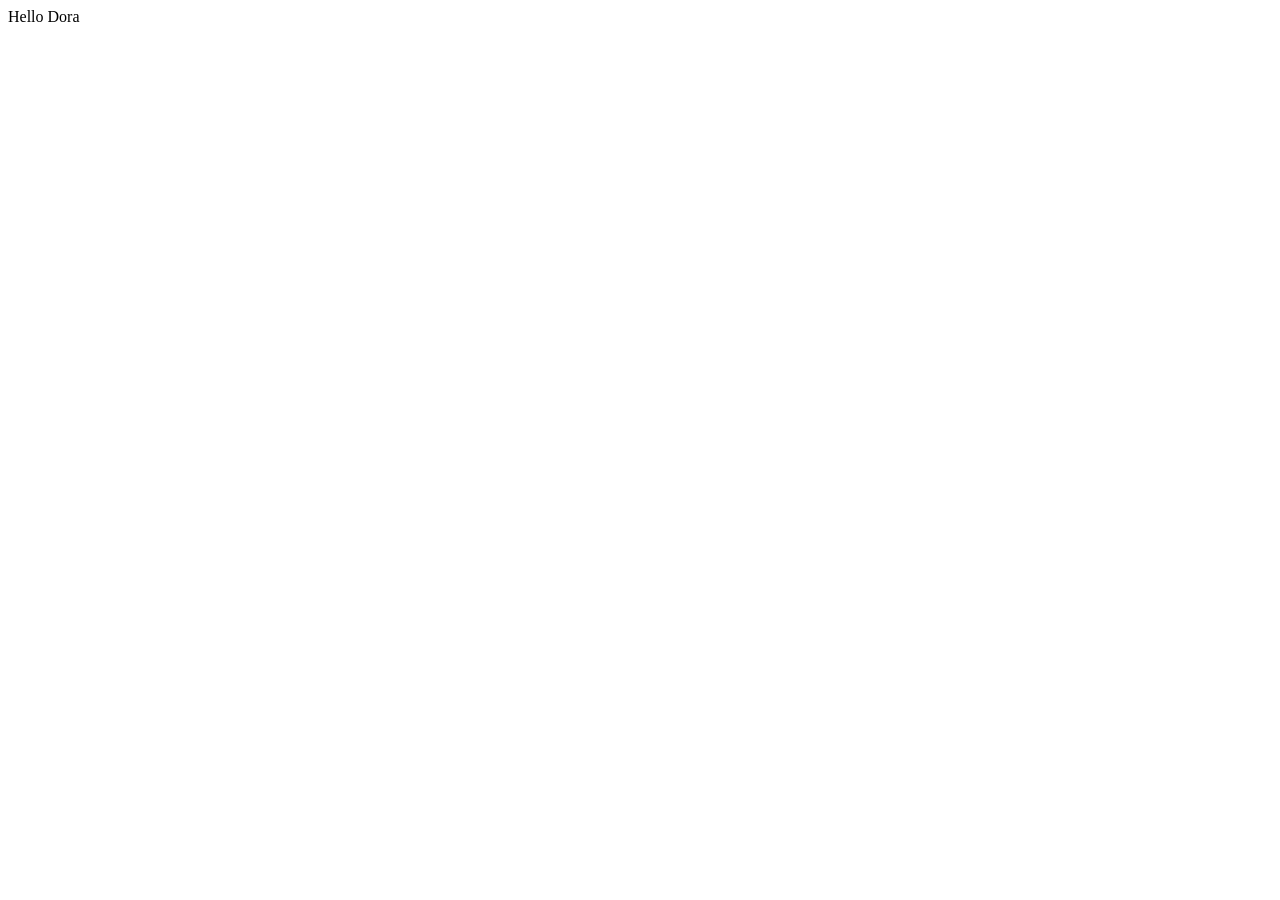
==== index.html @ 2bcce1dd "feat: add index.html" ====
<!DOCTYPE html>
<html lang="en">
<head>
    <meta charset="UTF-8">
    <meta name="viewport" content="width=device-width, initial-scale=1.0">
    <title>Document</title>
</head>
<body>
    Hello Dora
</body>
</html>
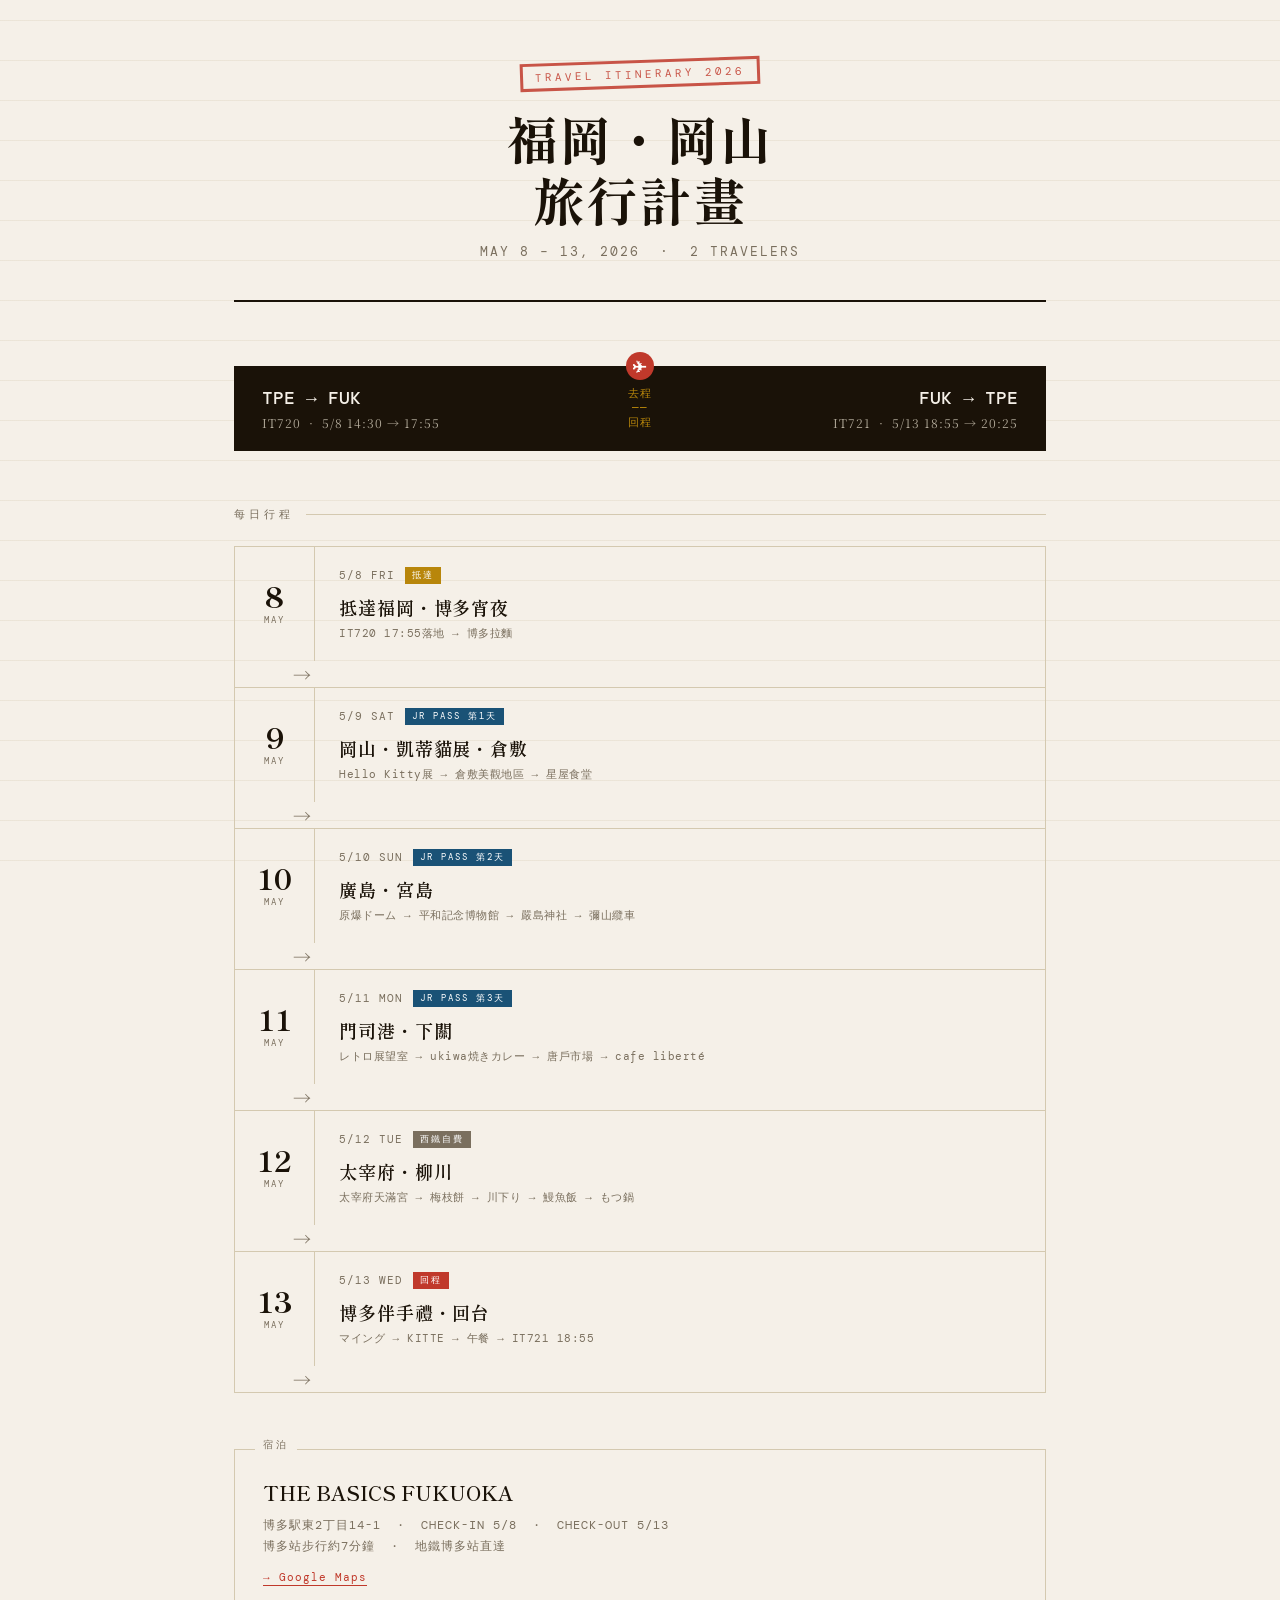
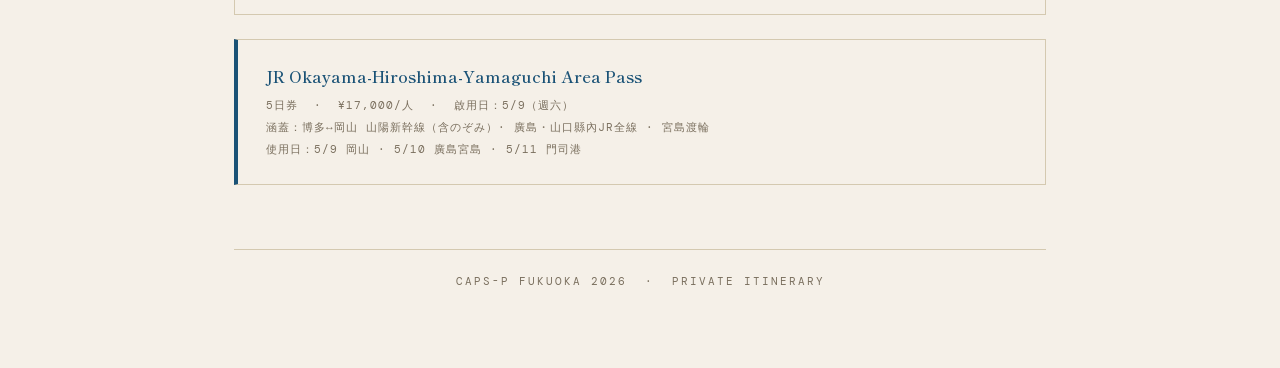
==== commit ff90767c: "Add travel itinerary and Telegram notifications" ====
--- a/index.html
+++ b/index.html
@@ -1,11 +1,158 @@
 <!DOCTYPE html>
-<html lang="en">
+<html lang="zh-TW">
 <head>
     <meta charset="UTF-8">
     <meta name="viewport" content="width=device-width, initial-scale=1.0">
-    <title>Document</title>
+    <link rel="stylesheet" href="style.css">
+    <title>福岡・岡山 旅行計畫 2026</title>
+    <link rel="preconnect" href="https://fonts.googleapis.com">
+    <link href="https://fonts.googleapis.com/css2?family=Noto+Serif+TC:wght@400;600;900&family=Shippori+Mincho:wght@400;600;800&family=DM+Mono:wght@400;500&display=swap" rel="stylesheet">
 </head>
 <body>
-    Hello Dora
+<div class="wrapper">
+
+  <header>
+    <div class="stamp">TRAVEL ITINERARY 2026</div>
+    <h1>福岡・岡山<br>旅行計畫</h1>
+    <p class="subtitle">MAY 8 – 13, 2026 &nbsp;·&nbsp; 2 TRAVELERS</p>
+  </header>
+
+  <div class="flight-bar">
+    <div class="flight-info">
+      <div class="route">TPE → FUK</div>
+      <div class="detail">IT720 &nbsp;·&nbsp; 5/8 14:30 → 17:55</div>
+    </div>
+    <div class="flight-divider">去程<br>——<br>回程</div>
+    <div class="flight-info">
+      <div class="route">FUK → TPE</div>
+      <div class="detail">IT721 &nbsp;·&nbsp; 5/13 18:55 → 20:25</div>
+    </div>
+  </div>
+
+  <div class="section-label">每日行程</div>
+
+  <div class="days-grid">
+
+    <a href="days/508.html" class="day-card">
+      <div class="day-number">
+        <div class="day-num-big">8</div>
+        <div class="day-num-label">MAY</div>
+      </div>
+      <div class="day-content">
+        <div class="day-meta">
+          <span class="day-date">5/8 FRI</span>
+          <span class="day-badge badge-arrival">抵達</span>
+        </div>
+        <div class="day-title">抵達福岡・博多宵夜</div>
+        <div class="day-stops">IT720 17:55落地 → 博多拉麵</div>
+      </div>
+      <div class="day-arrow">→</div>
+    </a>
+
+    <a href="days/509.html" class="day-card">
+      <div class="day-number">
+        <div class="day-num-big">9</div>
+        <div class="day-num-label">MAY</div>
+      </div>
+      <div class="day-content">
+        <div class="day-meta">
+          <span class="day-date">5/9 SAT</span>
+          <span class="day-badge badge-jr">JR PASS 第1天</span>
+        </div>
+        <div class="day-title">岡山・凱蒂貓展・倉敷</div>
+        <div class="day-stops">Hello Kitty展 → 倉敷美觀地區 → 星屋食堂</div>
+      </div>
+      <div class="day-arrow">→</div>
+    </a>
+
+    <a href="days/510.html" class="day-card">
+      <div class="day-number">
+        <div class="day-num-big">10</div>
+        <div class="day-num-label">MAY</div>
+      </div>
+      <div class="day-content">
+        <div class="day-meta">
+          <span class="day-date">5/10 SUN</span>
+          <span class="day-badge badge-jr">JR PASS 第2天</span>
+        </div>
+        <div class="day-title">廣島・宮島</div>
+        <div class="day-stops">原爆ドーム → 平和記念博物館 → 嚴島神社 → 彌山纜車</div>
+      </div>
+      <div class="day-arrow">→</div>
+    </a>
+
+    <a href="days/511.html" class="day-card">
+      <div class="day-number">
+        <div class="day-num-big">11</div>
+        <div class="day-num-label">MAY</div>
+      </div>
+      <div class="day-content">
+        <div class="day-meta">
+          <span class="day-date">5/11 MON</span>
+          <span class="day-badge badge-jr">JR PASS 第3天</span>
+        </div>
+        <div class="day-title">門司港・下關</div>
+        <div class="day-stops">レトロ展望室 → ukiwa焼きカレー → 唐戶市場 → cafe liberté</div>
+      </div>
+      <div class="day-arrow">→</div>
+    </a>
+
+    <a href="days/512.html" class="day-card">
+      <div class="day-number">
+        <div class="day-num-big">12</div>
+        <div class="day-num-label">MAY</div>
+      </div>
+      <div class="day-content">
+        <div class="day-meta">
+          <span class="day-date">5/12 TUE</span>
+          <span class="day-badge badge-private">西鐵自費</span>
+        </div>
+        <div class="day-title">太宰府・柳川</div>
+        <div class="day-stops">太宰府天滿宮 → 梅枝餅 → 川下り → 鰻魚飯 → もつ鍋</div>
+      </div>
+      <div class="day-arrow">→</div>
+    </a>
+
+    <a href="days/513.html" class="day-card">
+      <div class="day-number">
+        <div class="day-num-big">13</div>
+        <div class="day-num-label">MAY</div>
+      </div>
+      <div class="day-content">
+        <div class="day-meta">
+          <span class="day-date">5/13 WED</span>
+          <span class="day-badge badge-departure">回程</span>
+        </div>
+        <div class="day-title">博多伴手禮・回台</div>
+        <div class="day-stops">マイング → KITTE → 午餐 → IT721 18:55</div>
+      </div>
+      <div class="day-arrow">→</div>
+    </a>
+
+  </div>
+
+  <div class="hotel-block">
+    <div class="hotel-name">THE BASICS FUKUOKA</div>
+    <div class="hotel-detail">
+      博多駅東2丁目14-1 &nbsp;·&nbsp; CHECK-IN 5/8 &nbsp;·&nbsp; CHECK-OUT 5/13<br>
+      博多站步行約7分鐘 &nbsp;·&nbsp; 地鐵博多站直達
+    </div>
+    <a href="https://maps.app.goo.gl/p83Gw5SsrnzcP4Z97" target="_blank" class="hotel-link">→ Google Maps</a>
+  </div>
+
+  <div class="pass-block">
+    <div class="pass-title">JR Okayama-Hiroshima-Yamaguchi Area Pass</div>
+    <div class="pass-detail">
+      5日券 &nbsp;·&nbsp; ¥17,000/人 &nbsp;·&nbsp; 啟用日：5/9（週六）<br>
+      涵蓋：博多↔岡山 山陽新幹線（含のぞみ）· 廣島・山口縣內JR全線 · 宮島渡輪<br>
+      使用日：5/9 岡山 · 5/10 廣島宮島 · 5/11 門司港
+    </div>
+  </div>
+
+  <footer>
+    CAPS-P FUKUOKA 2026 &nbsp;·&nbsp; PRIVATE ITINERARY
+  </footer>
+
+</div>
 </body>
 </html>
--- a/style.css
+++ b/style.css
@@ -0,0 +1,365 @@
+
+  :root {
+    --ink: #1a1208;
+    --paper: #f5f0e8;
+    --red: #c0392b;
+    --gold: #b8860b;
+    --muted: #7a6f5e;
+    --line: #d4c9b0;
+  }
+
+  * { margin: 0; padding: 0; box-sizing: border-box; }
+
+  body {
+    background: var(--paper);
+    color: var(--ink);
+    font-family: 'Noto Serif TC', serif;
+    min-height: 100vh;
+    position: relative;
+    overflow-x: hidden;
+  }
+
+  body::before {
+    content: '';
+    position: fixed;
+    inset: 0;
+    background-image:
+      repeating-linear-gradient(0deg, transparent, transparent 39px, var(--line) 39px, var(--line) 40px);
+    opacity: 0.3;
+    pointer-events: none;
+    z-index: 0;
+  }
+
+  .wrapper {
+    max-width: 860px;
+    margin: 0 auto;
+    padding: 60px 24px 80px;
+    position: relative;
+    z-index: 1;
+  }
+
+  /* Header */
+  header {
+    text-align: center;
+    margin-bottom: 64px;
+    padding-bottom: 40px;
+    border-bottom: 2px solid var(--ink);
+    position: relative;
+  }
+
+  .stamp {
+    display: inline-block;
+    border: 3px solid var(--red);
+    color: var(--red);
+    font-family: 'DM Mono', monospace;
+    font-size: 11px;
+    letter-spacing: 3px;
+    padding: 4px 12px;
+    transform: rotate(-2deg);
+    margin-bottom: 20px;
+    opacity: 0.85;
+  }
+
+  h1 {
+    font-family: 'Shippori Mincho', serif;
+    font-size: clamp(2rem, 5vw, 3.2rem);
+    font-weight: 800;
+    letter-spacing: 0.05em;
+    line-height: 1.2;
+    margin-bottom: 12px;
+  }
+
+  .subtitle {
+    font-family: 'DM Mono', monospace;
+    font-size: 13px;
+    color: var(--muted);
+    letter-spacing: 2px;
+  }
+
+  /* Flight Info */
+  .flight-bar {
+    display: grid;
+    grid-template-columns: 1fr auto 1fr;
+    align-items: center;
+    gap: 16px;
+    background: var(--ink);
+    color: var(--paper);
+    padding: 20px 28px;
+    margin-bottom: 56px;
+    position: relative;
+  }
+
+  .flight-bar::before {
+    content: '✈';
+    position: absolute;
+    top: -14px;
+    left: 50%;
+    transform: translateX(-50%);
+    background: var(--red);
+    color: white;
+    width: 28px;
+    height: 28px;
+    display: flex;
+    align-items: center;
+    justify-content: center;
+    font-size: 14px;
+    border-radius: 50%;
+  }
+
+  .flight-info { font-size: 13px; }
+  .flight-info .route {
+    font-family: 'DM Mono', monospace;
+    font-size: 18px;
+    font-weight: 500;
+    margin-bottom: 4px;
+  }
+  .flight-info .detail { color: #b0a898; font-size: 12px; letter-spacing: 1px; }
+  .flight-divider {
+    font-family: 'DM Mono', monospace;
+    font-size: 11px;
+    color: var(--gold);
+    text-align: center;
+    letter-spacing: 1px;
+  }
+  .flight-info:last-child { text-align: right; }
+
+  /* Section label */
+  .section-label {
+    font-family: 'DM Mono', monospace;
+    font-size: 11px;
+    letter-spacing: 4px;
+    color: var(--muted);
+    text-transform: uppercase;
+    margin-bottom: 24px;
+    display: flex;
+    align-items: center;
+    gap: 12px;
+  }
+  .section-label::after {
+    content: '';
+    flex: 1;
+    height: 1px;
+    background: var(--line);
+  }
+
+  /* Day Cards */
+  .days-grid {
+    display: flex;
+    flex-direction: column;
+    gap: 0;
+  }
+
+  .day-card {
+    display: grid;
+    grid-template-columns: 80px 1fr;
+    border: 1px solid var(--line);
+    border-bottom: none;
+    text-decoration: none;
+    color: inherit;
+    transition: all 0.2s ease;
+    position: relative;
+    overflow: hidden;
+  }
+
+  .day-card:last-child { border-bottom: 1px solid var(--line); }
+
+  .day-card::after {
+    content: '';
+    position: absolute;
+    left: 0;
+    top: 0;
+    bottom: 0;
+    width: 0;
+    background: var(--ink);
+    transition: width 0.25s ease;
+    z-index: 0;
+  }
+
+  .day-card:hover::after { width: 80px; }
+  .day-card:hover .day-number { color: var(--paper); }
+  .day-card:hover .day-content { background: #faf7f2; }
+
+  .day-number {
+    display: flex;
+    flex-direction: column;
+    align-items: center;
+    justify-content: center;
+    padding: 20px 12px;
+    border-right: 1px solid var(--line);
+    position: relative;
+    z-index: 1;
+    transition: color 0.25s ease;
+  }
+
+  .day-num-big {
+    font-family: 'Shippori Mincho', serif;
+    font-size: 28px;
+    font-weight: 800;
+    line-height: 1;
+  }
+  .day-num-label {
+    font-family: 'DM Mono', monospace;
+    font-size: 9px;
+    letter-spacing: 2px;
+    color: var(--muted);
+    margin-top: 4px;
+  }
+
+  .day-content {
+    padding: 20px 24px;
+    transition: background 0.25s ease;
+    display: flex;
+    flex-direction: column;
+    gap: 6px;
+  }
+
+  .day-meta {
+    display: flex;
+    align-items: center;
+    gap: 10px;
+    margin-bottom: 4px;
+  }
+  .day-date {
+    font-family: 'DM Mono', monospace;
+    font-size: 11px;
+    color: var(--muted);
+    letter-spacing: 1px;
+  }
+  .day-badge {
+    font-family: 'DM Mono', monospace;
+    font-size: 9px;
+    padding: 2px 7px;
+    letter-spacing: 2px;
+  }
+  .badge-jr { background: #1a5276; color: white; }
+  .badge-private { background: var(--muted); color: white; }
+  .badge-arrival { background: var(--gold); color: white; }
+  .badge-departure { background: var(--red); color: white; }
+
+  .day-title {
+    font-family: 'Shippori Mincho', serif;
+    font-size: 18px;
+    font-weight: 600;
+    letter-spacing: 0.05em;
+  }
+
+  .day-stops {
+    font-family: 'DM Mono', monospace;
+    font-size: 11px;
+    color: var(--muted);
+    letter-spacing: 0.5px;
+  }
+
+  .day-arrow {
+    margin-left: auto;
+    font-size: 18px;
+    color: var(--muted);
+    align-self: center;
+    padding-right: 4px;
+    transition: transform 0.2s;
+  }
+  .day-card:hover .day-arrow { transform: translateX(4px); }
+
+  /* Hotel Info */
+  .hotel-block {
+    margin-top: 56px;
+    padding: 28px;
+    border: 1px solid var(--line);
+    position: relative;
+  }
+
+  .hotel-block::before {
+    content: '宿泊';
+    position: absolute;
+    top: -12px;
+    left: 20px;
+    background: var(--paper);
+    padding: 0 8px;
+    font-family: 'DM Mono', monospace;
+    font-size: 10px;
+    letter-spacing: 3px;
+    color: var(--muted);
+  }
+
+  .hotel-name {
+    font-family: 'Shippori Mincho', serif;
+    font-size: 20px;
+    font-weight: 600;
+    margin-bottom: 8px;
+  }
+
+  .hotel-detail {
+    font-family: 'DM Mono', monospace;
+    font-size: 12px;
+    color: var(--muted);
+    letter-spacing: 1px;
+    line-height: 1.8;
+  }
+
+  .hotel-link {
+    display: inline-block;
+    margin-top: 12px;
+    font-family: 'DM Mono', monospace;
+    font-size: 11px;
+    color: var(--red);
+    text-decoration: none;
+    letter-spacing: 1px;
+    border-bottom: 1px solid var(--red);
+    padding-bottom: 1px;
+  }
+
+  /* Pass Info */
+  .pass-block {
+    margin-top: 24px;
+    padding: 24px 28px;
+    border: 1px solid var(--line);
+    border-left: 4px solid #1a5276;
+    position: relative;
+  }
+
+  .pass-title {
+    font-family: 'Shippori Mincho', serif;
+    font-size: 16px;
+    font-weight: 600;
+    margin-bottom: 6px;
+    color: #1a5276;
+  }
+
+  .pass-detail {
+    font-family: 'DM Mono', monospace;
+    font-size: 11px;
+    color: var(--muted);
+    letter-spacing: 1px;
+    line-height: 2;
+  }
+
+  /* Footer */
+  footer {
+    margin-top: 64px;
+    padding-top: 24px;
+    border-top: 1px solid var(--line);
+    text-align: center;
+    font-family: 'DM Mono', monospace;
+    font-size: 11px;
+    color: var(--muted);
+    letter-spacing: 2px;
+  }
+
+  /* Animations */
+  @keyframes fadeUp {
+    from { opacity: 0; transform: translateY(16px); }
+    to { opacity: 1; transform: translateY(0); }
+  }
+
+  .wrapper > * {
+    animation: fadeUp 0.5s ease both;
+  }
+  header { animation-delay: 0.05s; }
+  .flight-bar { animation-delay: 0.1s; }
+  .section-label { animation-delay: 0.15s; }
+  .day-card:nth-child(1) { animation-delay: 0.2s; }
+  .day-card:nth-child(2) { animation-delay: 0.25s; }
+  .day-card:nth-child(3) { animation-delay: 0.3s; }
+  .day-card:nth-child(4) { animation-delay: 0.35s; }
+  .day-card:nth-child(5) { animation-delay: 0.4s; }
+  .day-card:nth-child(6) { animation-delay: 0.45s; }
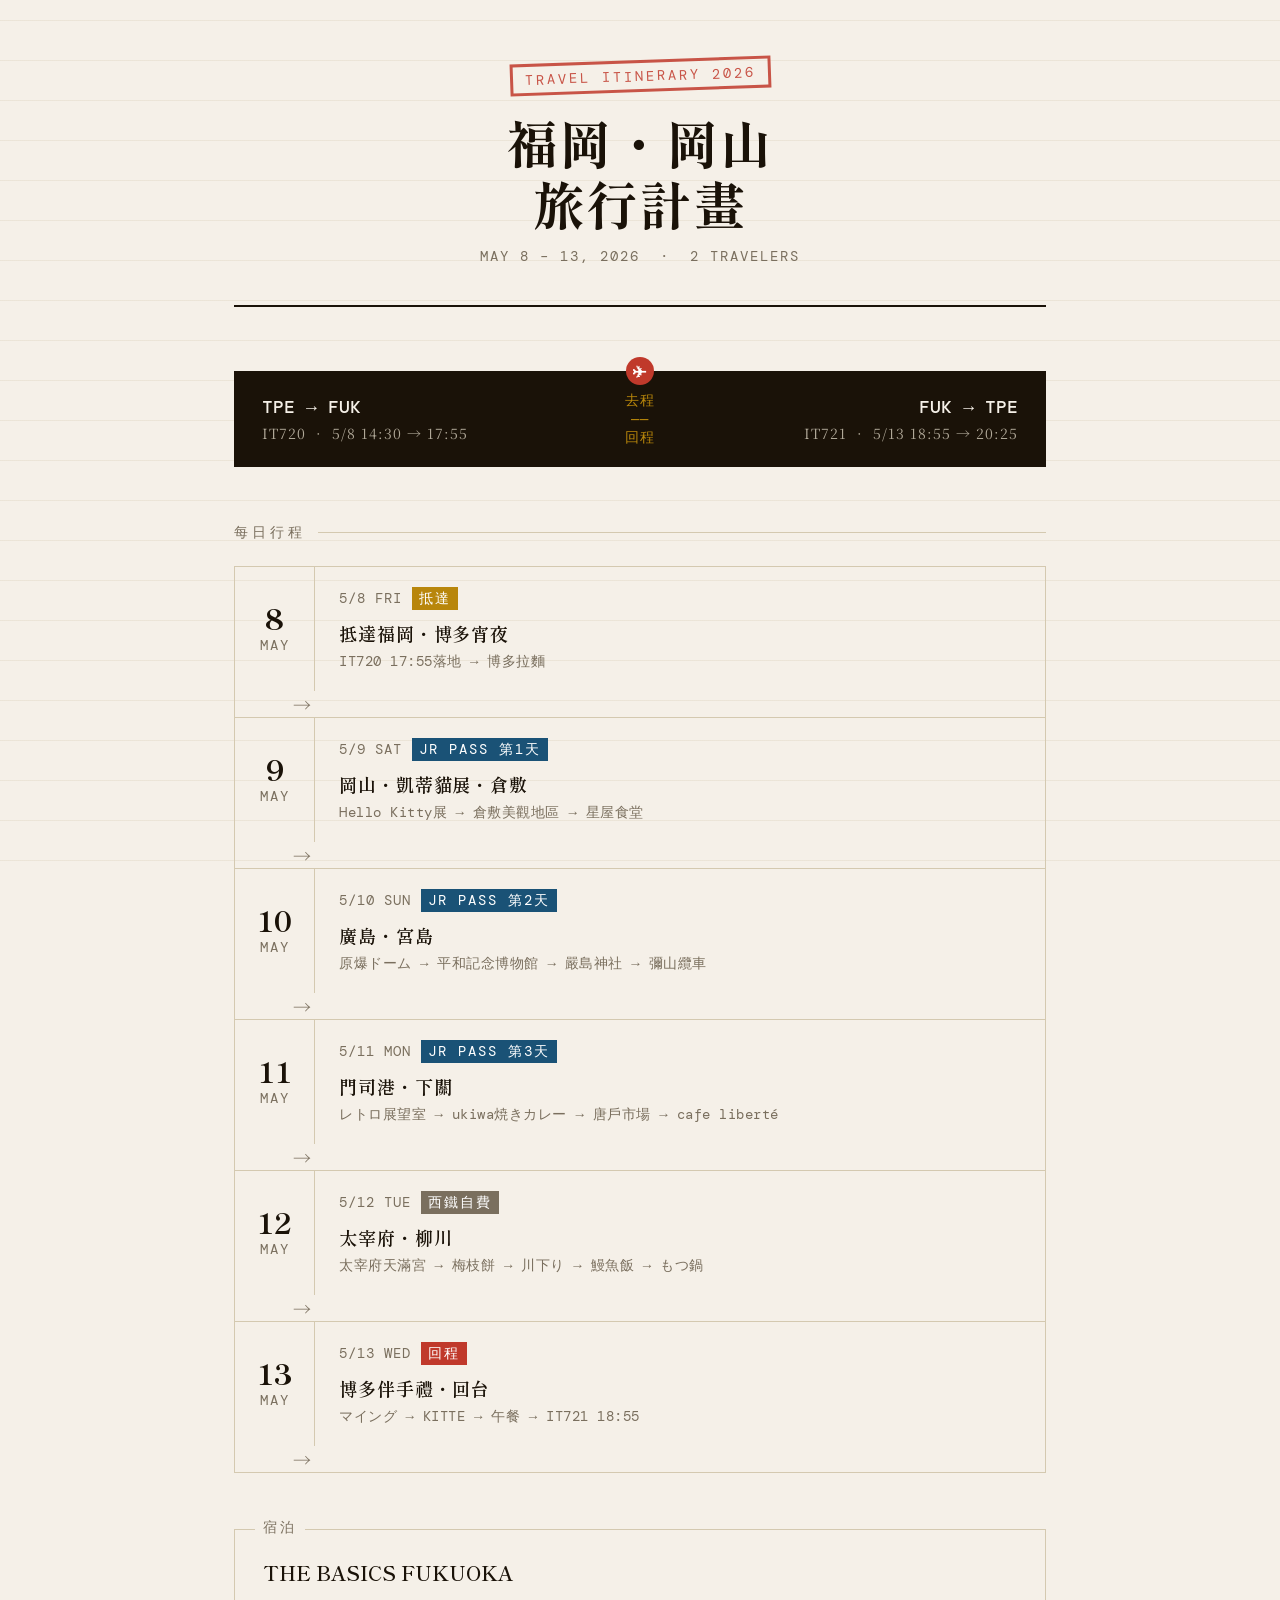
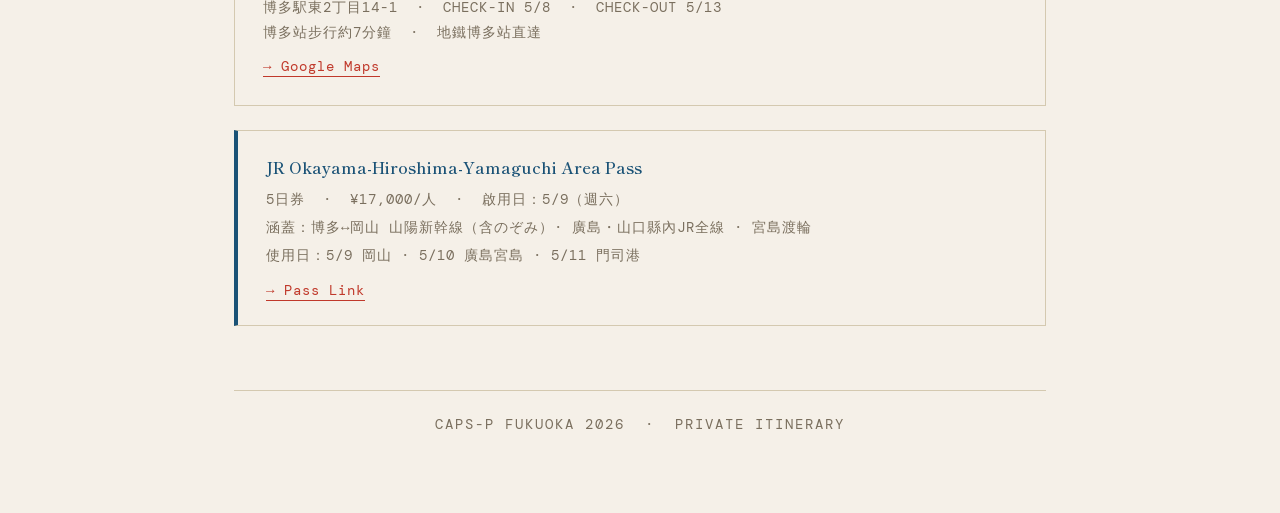
==== commit d23e376a: "add JR pass link" ====
--- a/index.html
+++ b/index.html
@@ -147,6 +147,7 @@
       涵蓋：博多↔岡山 山陽新幹線（含のぞみ）· 廣島・山口縣內JR全線 · 宮島渡輪<br>
       使用日：5/9 岡山 · 5/10 廣島宮島 · 5/11 門司港
     </div>
+    <a target="_blank" class="hotel-link" href="https://www.klook.com/zh-TW/activity/5653-5-day-okayayama-hiroshima-yamaguchi-area-jr-pass/?campaignid=23662356155&adgroupid=197431649474&targetid=aud-2285051243671%3Adsa-2435459448393&matchtype=&device=c&creative=771043602685&extensionid=&keyword=&loc_interest_ms=&loc_physical_ms=9207297&network=g&utm_content=campaignid_23662356155_adgroupid_197431649474&gad_source=1&gad_campaignid=23662356155&gclid=Cj0KCQjw77bPBhC_ARIsAGAjjV9l9o-5_HW55i8VXvM0ZDE5CAI-HRcacNp_x1i0h3SLiNQZllGRMs4aAtRAEALw_wcB">→ Pass Link</a>
   </div>
 
   <footer>
--- a/style.css
+++ b/style.css
@@ -1,5 +1,4 @@
-
-  :root {
+:root {
     --ink: #1a1208;
     --paper: #f5f0e8;
     --red: #c0392b;
@@ -7,9 +6,9 @@
     --muted: #7a6f5e;
     --line: #d4c9b0;
   }
-
+ 
   * { margin: 0; padding: 0; box-sizing: border-box; }
-
+ 
   body {
     background: var(--paper);
     color: var(--ink);
@@ -18,7 +17,7 @@
     position: relative;
     overflow-x: hidden;
   }
-
+ 
   body::before {
     content: '';
     position: fixed;
@@ -29,7 +28,7 @@
     pointer-events: none;
     z-index: 0;
   }
-
+ 
   .wrapper {
     max-width: 860px;
     margin: 0 auto;
@@ -37,7 +36,7 @@
     position: relative;
     z-index: 1;
   }
-
+ 
   /* Header */
   header {
     text-align: center;
@@ -46,20 +45,20 @@
     border-bottom: 2px solid var(--ink);
     position: relative;
   }
-
+ 
   .stamp {
     display: inline-block;
     border: 3px solid var(--red);
     color: var(--red);
     font-family: 'DM Mono', monospace;
-    font-size: 11px;
+    font-size: 14px;
     letter-spacing: 3px;
     padding: 4px 12px;
     transform: rotate(-2deg);
     margin-bottom: 20px;
     opacity: 0.85;
   }
-
+ 
   h1 {
     font-family: 'Shippori Mincho', serif;
     font-size: clamp(2rem, 5vw, 3.2rem);
@@ -68,14 +67,14 @@
     line-height: 1.2;
     margin-bottom: 12px;
   }
-
+ 
   .subtitle {
     font-family: 'DM Mono', monospace;
-    font-size: 13px;
+    font-size: 14px;
     color: var(--muted);
     letter-spacing: 2px;
   }
-
+ 
   /* Flight Info */
   .flight-bar {
     display: grid;
@@ -88,7 +87,7 @@
     margin-bottom: 56px;
     position: relative;
   }
-
+ 
   .flight-bar::before {
     content: '✈';
     position: absolute;
@@ -105,28 +104,28 @@
     font-size: 14px;
     border-radius: 50%;
   }
-
-  .flight-info { font-size: 13px; }
+ 
+  .flight-info { font-size: 14px; }
   .flight-info .route {
     font-family: 'DM Mono', monospace;
     font-size: 18px;
     font-weight: 500;
     margin-bottom: 4px;
   }
-  .flight-info .detail { color: #b0a898; font-size: 12px; letter-spacing: 1px; }
+  .flight-info .detail { color: #b0a898; font-size: 14px; letter-spacing: 1px; }
   .flight-divider {
     font-family: 'DM Mono', monospace;
-    font-size: 11px;
+    font-size: 14px;
     color: var(--gold);
     text-align: center;
     letter-spacing: 1px;
   }
   .flight-info:last-child { text-align: right; }
-
+ 
   /* Section label */
   .section-label {
     font-family: 'DM Mono', monospace;
-    font-size: 11px;
+    font-size: 14px;
     letter-spacing: 4px;
     color: var(--muted);
     text-transform: uppercase;
@@ -141,14 +140,14 @@
     height: 1px;
     background: var(--line);
   }
-
+ 
   /* Day Cards */
   .days-grid {
     display: flex;
     flex-direction: column;
     gap: 0;
   }
-
+ 
   .day-card {
     display: grid;
     grid-template-columns: 80px 1fr;
@@ -160,9 +159,9 @@
     position: relative;
     overflow: hidden;
   }
-
+ 
   .day-card:last-child { border-bottom: 1px solid var(--line); }
-
+ 
   .day-card::after {
     content: '';
     position: absolute;
@@ -174,11 +173,11 @@
     transition: width 0.25s ease;
     z-index: 0;
   }
-
+ 
   .day-card:hover::after { width: 80px; }
   .day-card:hover .day-number { color: var(--paper); }
   .day-card:hover .day-content { background: #faf7f2; }
-
+ 
   .day-number {
     display: flex;
     flex-direction: column;
@@ -190,7 +189,7 @@
     z-index: 1;
     transition: color 0.25s ease;
   }
-
+ 
   .day-num-big {
     font-family: 'Shippori Mincho', serif;
     font-size: 28px;
@@ -199,12 +198,12 @@
   }
   .day-num-label {
     font-family: 'DM Mono', monospace;
-    font-size: 9px;
+    font-size: 14px;
     letter-spacing: 2px;
     color: var(--muted);
     margin-top: 4px;
   }
-
+ 
   .day-content {
     padding: 20px 24px;
     transition: background 0.25s ease;
@@ -212,7 +211,7 @@
     flex-direction: column;
     gap: 6px;
   }
-
+ 
   .day-meta {
     display: flex;
     align-items: center;
@@ -221,13 +220,13 @@
   }
   .day-date {
     font-family: 'DM Mono', monospace;
-    font-size: 11px;
+    font-size: 14px;
     color: var(--muted);
     letter-spacing: 1px;
   }
   .day-badge {
     font-family: 'DM Mono', monospace;
-    font-size: 9px;
+    font-size: 14px;
     padding: 2px 7px;
     letter-spacing: 2px;
   }
@@ -235,21 +234,21 @@
   .badge-private { background: var(--muted); color: white; }
   .badge-arrival { background: var(--gold); color: white; }
   .badge-departure { background: var(--red); color: white; }
-
+ 
   .day-title {
     font-family: 'Shippori Mincho', serif;
     font-size: 18px;
     font-weight: 600;
     letter-spacing: 0.05em;
   }
-
+ 
   .day-stops {
     font-family: 'DM Mono', monospace;
-    font-size: 11px;
+    font-size: 14px;
     color: var(--muted);
     letter-spacing: 0.5px;
   }
-
+ 
   .day-arrow {
     margin-left: auto;
     font-size: 18px;
@@ -259,7 +258,7 @@
     transition: transform 0.2s;
   }
   .day-card:hover .day-arrow { transform: translateX(4px); }
-
+ 
   /* Hotel Info */
   .hotel-block {
     margin-top: 56px;
@@ -267,7 +266,7 @@
     border: 1px solid var(--line);
     position: relative;
   }
-
+ 
   .hotel-block::before {
     content: '宿泊';
     position: absolute;
@@ -276,38 +275,38 @@
     background: var(--paper);
     padding: 0 8px;
     font-family: 'DM Mono', monospace;
-    font-size: 10px;
+    font-size: 14px;
     letter-spacing: 3px;
     color: var(--muted);
   }
-
+ 
   .hotel-name {
     font-family: 'Shippori Mincho', serif;
     font-size: 20px;
     font-weight: 600;
     margin-bottom: 8px;
   }
-
+ 
   .hotel-detail {
     font-family: 'DM Mono', monospace;
-    font-size: 12px;
+    font-size: 14px;
     color: var(--muted);
     letter-spacing: 1px;
     line-height: 1.8;
   }
-
+ 
   .hotel-link {
     display: inline-block;
     margin-top: 12px;
     font-family: 'DM Mono', monospace;
-    font-size: 11px;
+    font-size: 14px;
     color: var(--red);
     text-decoration: none;
     letter-spacing: 1px;
     border-bottom: 1px solid var(--red);
     padding-bottom: 1px;
   }
-
+ 
   /* Pass Info */
   .pass-block {
     margin-top: 24px;
@@ -316,7 +315,7 @@
     border-left: 4px solid #1a5276;
     position: relative;
   }
-
+ 
   .pass-title {
     font-family: 'Shippori Mincho', serif;
     font-size: 16px;
@@ -324,15 +323,15 @@
     margin-bottom: 6px;
     color: #1a5276;
   }
-
+ 
   .pass-detail {
     font-family: 'DM Mono', monospace;
-    font-size: 11px;
+    font-size: 14px;
     color: var(--muted);
     letter-spacing: 1px;
     line-height: 2;
   }
-
+ 
   /* Footer */
   footer {
     margin-top: 64px;
@@ -340,17 +339,17 @@
     border-top: 1px solid var(--line);
     text-align: center;
     font-family: 'DM Mono', monospace;
-    font-size: 11px;
+    font-size: 14px;
     color: var(--muted);
     letter-spacing: 2px;
   }
-
+ 
   /* Animations */
   @keyframes fadeUp {
     from { opacity: 0; transform: translateY(16px); }
     to { opacity: 1; transform: translateY(0); }
   }
-
+ 
   .wrapper > * {
     animation: fadeUp 0.5s ease both;
   }
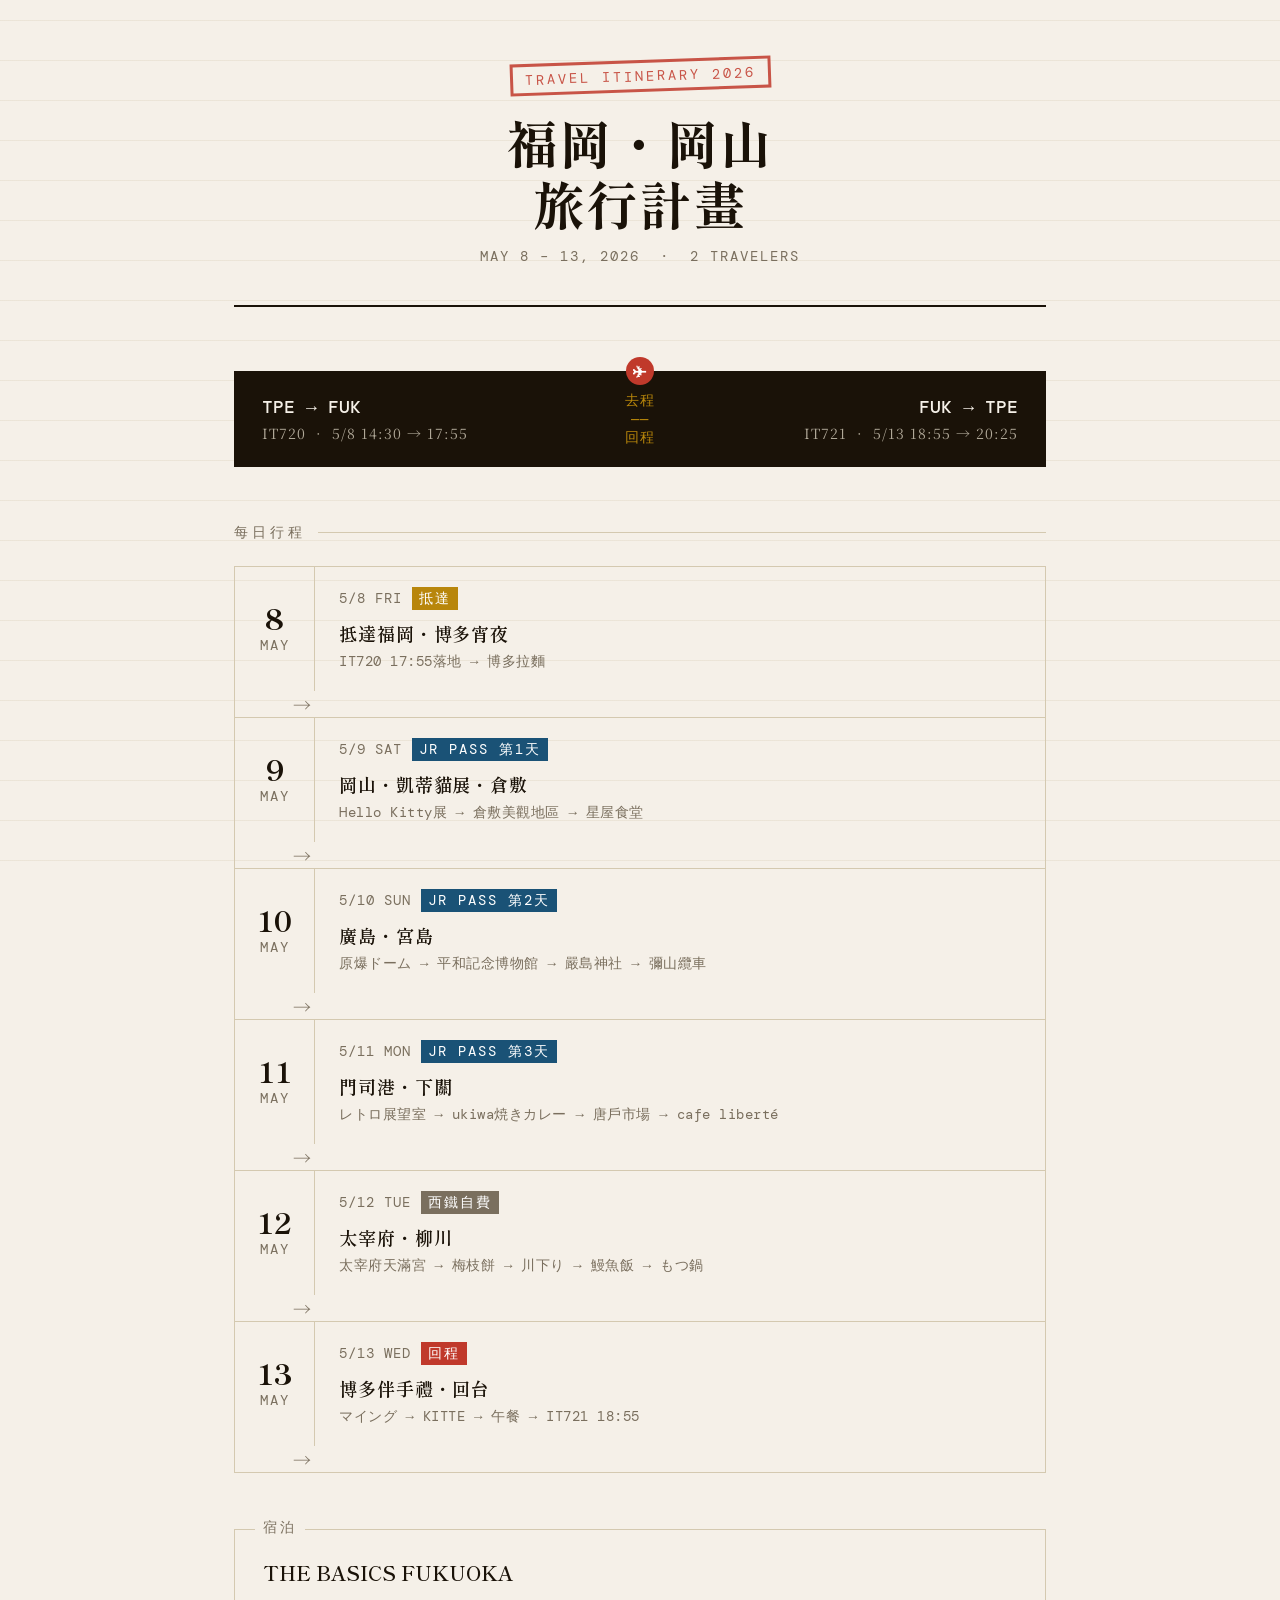
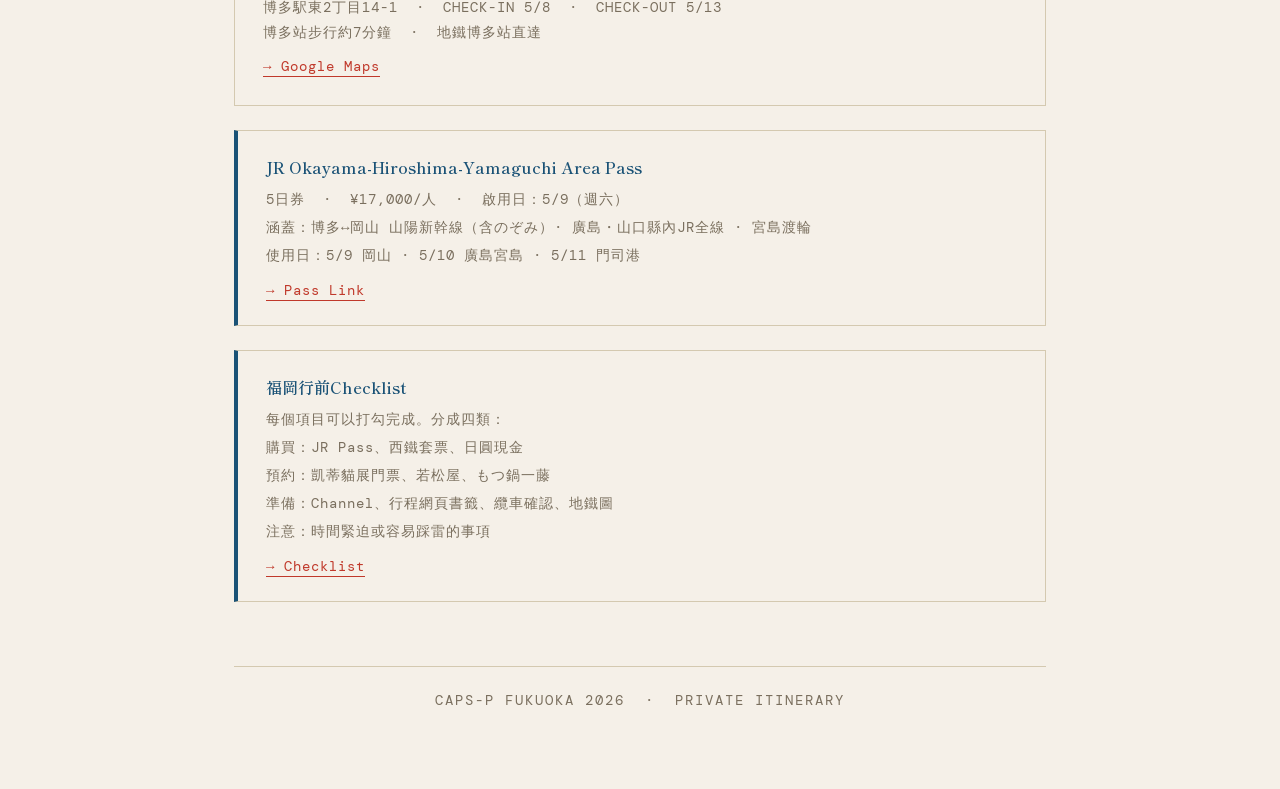
==== commit ee33e753: "travel checklist" ====
--- a/index.html
+++ b/index.html
@@ -150,6 +150,18 @@
     <a target="_blank" class="hotel-link" href="https://www.klook.com/zh-TW/activity/5653-5-day-okayayama-hiroshima-yamaguchi-area-jr-pass/?campaignid=23662356155&adgroupid=197431649474&targetid=aud-2285051243671%3Adsa-2435459448393&matchtype=&device=c&creative=771043602685&extensionid=&keyword=&loc_interest_ms=&loc_physical_ms=9207297&network=g&utm_content=campaignid_23662356155_adgroupid_197431649474&gad_source=1&gad_campaignid=23662356155&gclid=Cj0KCQjw77bPBhC_ARIsAGAjjV9l9o-5_HW55i8VXvM0ZDE5CAI-HRcacNp_x1i0h3SLiNQZllGRMs4aAtRAEALw_wcB">→ Pass Link</a>
   </div>
 
+  <div class="pass-block">
+    <div class="pass-title">福岡行前Checklist</div>
+    <div class="pass-detail">
+      每個項目可以打勾完成。分成四類：<br>
+      購買：JR Pass、西鐵套票、日圓現金<br>
+      預約：凱蒂貓展門票、若松屋、もつ鍋一藤<br>
+      準備：Channel、行程網頁書籤、纜車確認、地鐵圖<br>
+      注意：時間緊迫或容易踩雷的事項
+    </div>
+    <a target="_blank" class="hotel-link" href="fukuoka_checklist.html">→ Checklist</a>
+  </div>
+
   <footer>
     CAPS-P FUKUOKA 2026 &nbsp;·&nbsp; PRIVATE ITINERARY
   </footer>
